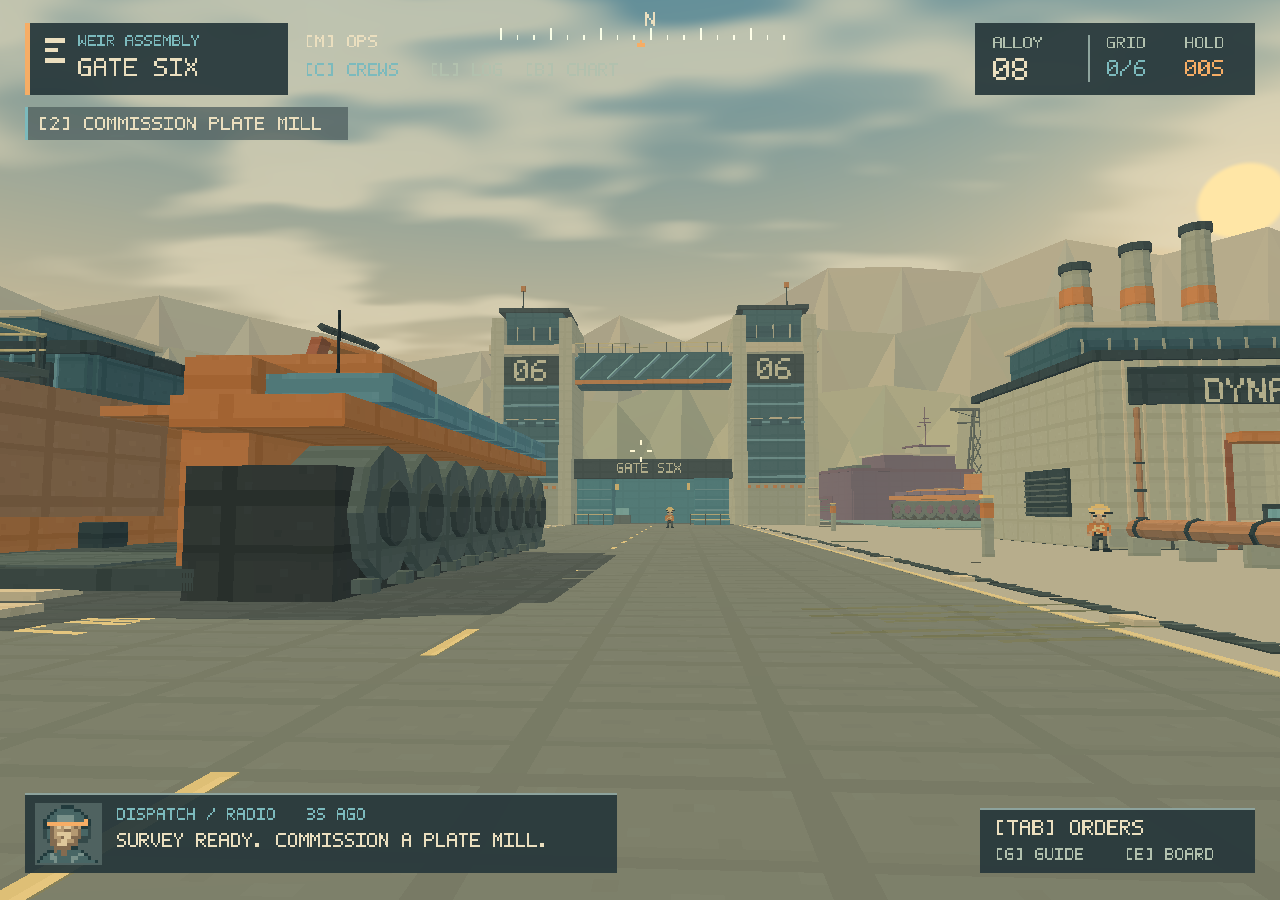
==== index.html @ fb3c77ab "Publish Orra Basin web build from 3de565a Built and tested by GitHub Actions run 44960626781." ====
<!doctype html>
<html lang="en">
<head>
<meta charset="utf-8"><meta name="viewport" content="width=device-width,initial-scale=1,user-scalable=no,viewport-fit=cover">
<title>1stprts — Orra Basin</title>
<style>
*{box-sizing:border-box}html,body,canvas{margin:0;width:100%;height:100%;overflow:hidden;background:#1b2b2d}
canvas{display:block;touch-action:none;outline:0}#status,#vr{position:fixed;font:14px monospace;color:#ecdfbd;background:#17282b;padding:10px;border:1px solid #789394}
#status{left:3%;top:45%}#vr{right:16px;top:68px;cursor:pointer} [hidden]{display:none!important}
</style>
</head>
<body>
<canvas id="canvas" tabindex="0" aria-label="Orra Basin first-person strategy game"></canvas>
<div id="status" role="status">Loading Orra Basin…</div><button id="vr" hidden>Enter VR</button>
<script src="boot.js"></script><script src="orra.js"></script>
</body></html>
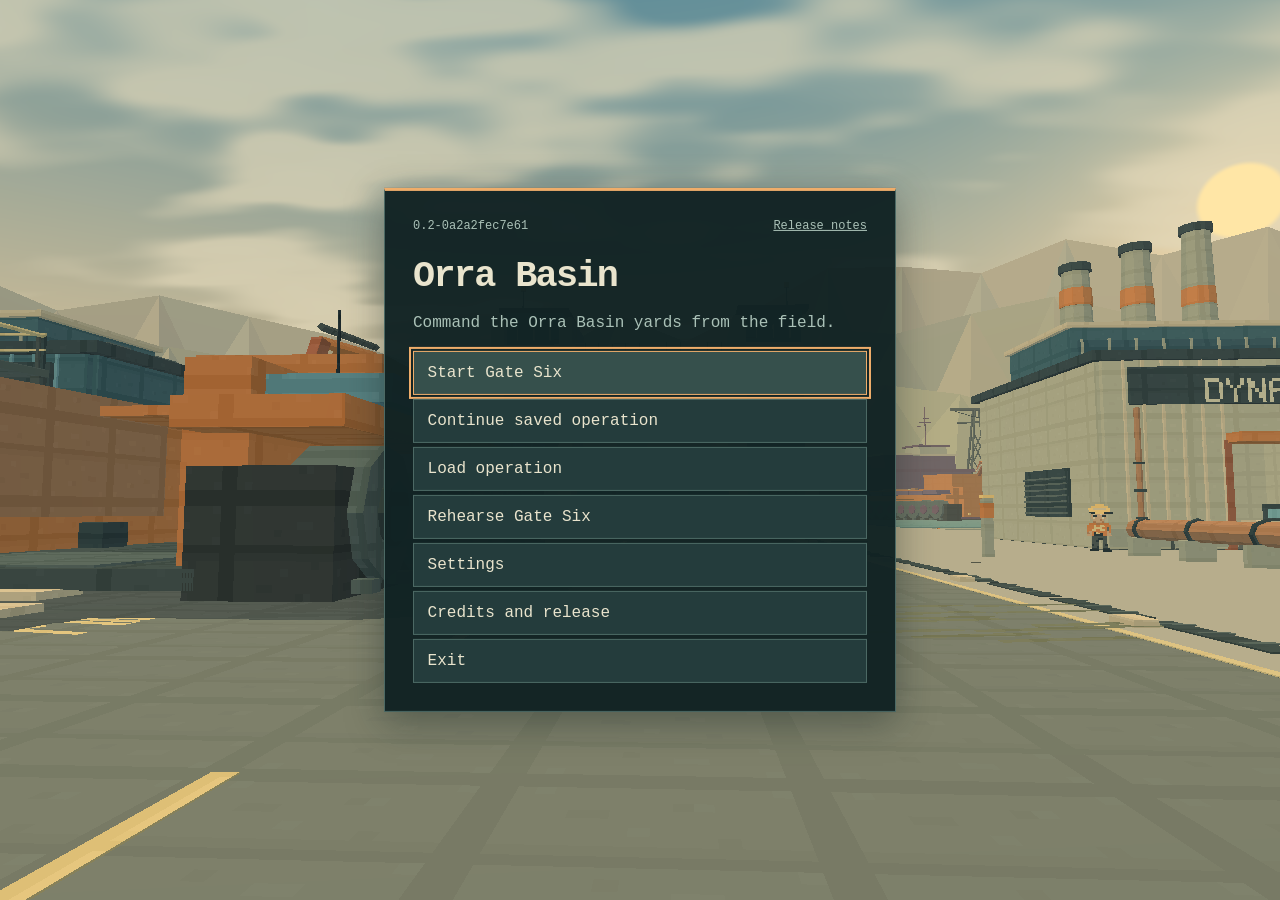
==== commit 4dd141cc: "Publish Orra Basin commander session release from 0a2a2fe" ====
--- a/index.html
+++ b/index.html
@@ -1,16 +1,16 @@
 <!doctype html>
 <html lang="en">
 <head>
-<meta charset="utf-8"><meta name="viewport" content="width=device-width,initial-scale=1,user-scalable=no,viewport-fit=cover">
-<title>1stprts — Orra Basin</title>
-<style>
-*{box-sizing:border-box}html,body,canvas{margin:0;width:100%;height:100%;overflow:hidden;background:#1b2b2d}
-canvas{display:block;touch-action:none;outline:0}#status,#vr{position:fixed;font:14px monospace;color:#ecdfbd;background:#17282b;padding:10px;border:1px solid #789394}
-#status{left:3%;top:45%}#vr{right:16px;top:68px;cursor:pointer} [hidden]{display:none!important}
-</style>
+<meta charset="utf-8"><meta name="viewport" content="width=device-width,initial-scale=1,viewport-fit=cover">
+<link rel="icon" href="data:,"><title>Orra Basin · First-person strategy</title>
+<link rel="stylesheet" href="desk.css">
 </head>
 <body>
 <canvas id="canvas" tabindex="0" aria-label="Orra Basin first-person strategy game"></canvas>
-<div id="status" role="status">Loading Orra Basin…</div><button id="vr" hidden>Enter VR</button>
-<script src="boot.js"></script><script src="orra.js"></script>
+<section id="loading"><h1>Orra Basin</h1><p id="status" role="status">Loading the command post…</p><button id="retry" hidden>Retry loading</button> <a href="release.html">Release and native builds</a></section>
+<section id="desk" hidden aria-labelledby="desk-title"><header><span id="build"></span><a href="release.html" target="_blank" rel="noopener">Release notes</a></header><h1 id="desk-title"></h1><p id="detail" aria-live="polite"></p><div id="rows" role="group" aria-labelledby="desk-title"></div></section>
+<nav id="field-controls" hidden aria-label="Commander controls"><button data-key="19">Pause</button><button data-key="43">Orders</button><button data-key="8">Interact</button><button data-key="6">Crews</button><button data-key="16">Operations</button><button data-key="5">Chart</button><button data-key="15">Radio</button><button data-key="11">Help</button></nav>
+<button id="vr" hidden>Enter VR</button>
+<details id="profile" hidden><summary>Device measurements</summary><label>Reference device and browser <input id="device-name"></label><label>Target <select id="device-kind"><option>desktop</option><option>phone</option><option>headset</option></select></label><label>Route <select id="route-name"><option>Multi-unit yard</option><option>Moving ferry</option><option>Crown lift</option></select></label><label>Display refresh (Hz) <input type="number" id="refresh-hz" min="30" max="240" value="60"></label><label>Wearer observations <textarea id="observations"></textarea></label><button id="measure">Measure route</button><pre id="measurement" aria-live="polite"></pre></details>
+<script src="profile.js"></script><script src="desk.js"></script><script src="boot.js"></script><script src="orra.js" onerror="Module.printErr('Startup: Could not load orra.js. Check the connection and retry.')"></script>
 </body></html>
--- a/desk.css
+++ b/desk.css
@@ -0,0 +1,14 @@
+:root{color-scheme:dark;--paper:#e9e4cd;--muted:#aac1b7;--amber:#efad6a;--line:#4c6964;--ink:#142627;font-family:ui-monospace,"Courier New",monospace}
+*{box-sizing:border-box}[hidden]{display:none!important}html,body{width:100%;height:100%;margin:0;background:#1b2b2d;color:var(--paper)}
+canvas{display:block;width:100%;height:100%;touch-action:none;outline:0}
+button,a{font:inherit;color:inherit}button{cursor:pointer;min-height:44px;min-width:44px;text-align:left;background:#243c3c;border:1px solid var(--line);padding:.5rem .85rem}
+button:hover,button:focus-visible{background:#36504c;border-color:var(--amber)}button:focus-visible,a:focus-visible{outline:2px solid var(--amber);outline-offset:2px}
+#desk,#loading{position:fixed;left:50%;top:50%;transform:translate(-50%,-50%);width:min(32rem,calc(100vw - env(safe-area-inset-left) - env(safe-area-inset-right) - 1.5rem));max-height:calc(100dvh - env(safe-area-inset-top) - env(safe-area-inset-bottom) - 1.5rem);overflow:auto;overscroll-behavior:contain;border:1px solid var(--line);border-top:3px solid var(--amber);background:rgba(17,35,36,.97);padding:clamp(.85rem,3vw,1.75rem);box-shadow:0 10px 36px #11202166}
+#desk header{display:flex;justify-content:space-between;gap:1rem;color:var(--muted);font-size:.75em}h1{font-size:clamp(1.5em,4vw,2.3em);line-height:1.04;letter-spacing:-.045em;margin:.65em 0 .3em}p{line-height:1.5;color:var(--muted);overflow-wrap:anywhere}
+#rows{display:grid;gap:4px}#rows button{overflow-wrap:anywhere;width:100%;font-size:1em}#field-controls,#vr{position:fixed;right:max(12px,env(safe-area-inset-right));bottom:max(12px,env(safe-area-inset-bottom))}
+#field-controls{display:grid;grid-template-columns:repeat(4,auto);gap:3px;max-width:calc(100vw - env(safe-area-inset-left) - env(safe-area-inset-right) - 12px)}#field-controls button{font-size:.8rem;padding:.45rem}#vr{bottom:auto;top:max(12px,env(safe-area-inset-top));z-index:2}
+.assistive:not(:focus-within){position:fixed!important;clip-path:inset(50%);width:1px!important;height:1px!important;overflow:hidden!important;pointer-events:none}
+#desk.world-list{left:auto;right:max(10px,env(safe-area-inset-right));transform:translateY(-50%);max-width:min(25rem,95vw)}
+.release{height:auto;background:#192d2e}.release main{max-width:54rem;margin:auto;padding:clamp(1.4rem,5vw,4rem)}.release img{width:100%;height:auto;border:1px solid var(--line)}.release figure{margin:1.4rem 0}.release figcaption,small{color:var(--muted)}.release a{color:var(--amber)}
+
+#profile{position:fixed;z-index:3;left:max(8px,env(safe-area-inset-left));top:max(8px,env(safe-area-inset-top));background:var(--ink);border:1px solid var(--line);padding:.6rem;max-height:85dvh;max-width:min(25rem,90vw);overflow:auto}#profile label{display:grid;margin:.55rem 0}#profile pre{white-space:pre-wrap;overflow-wrap:anywhere}#profile summary{cursor:pointer}
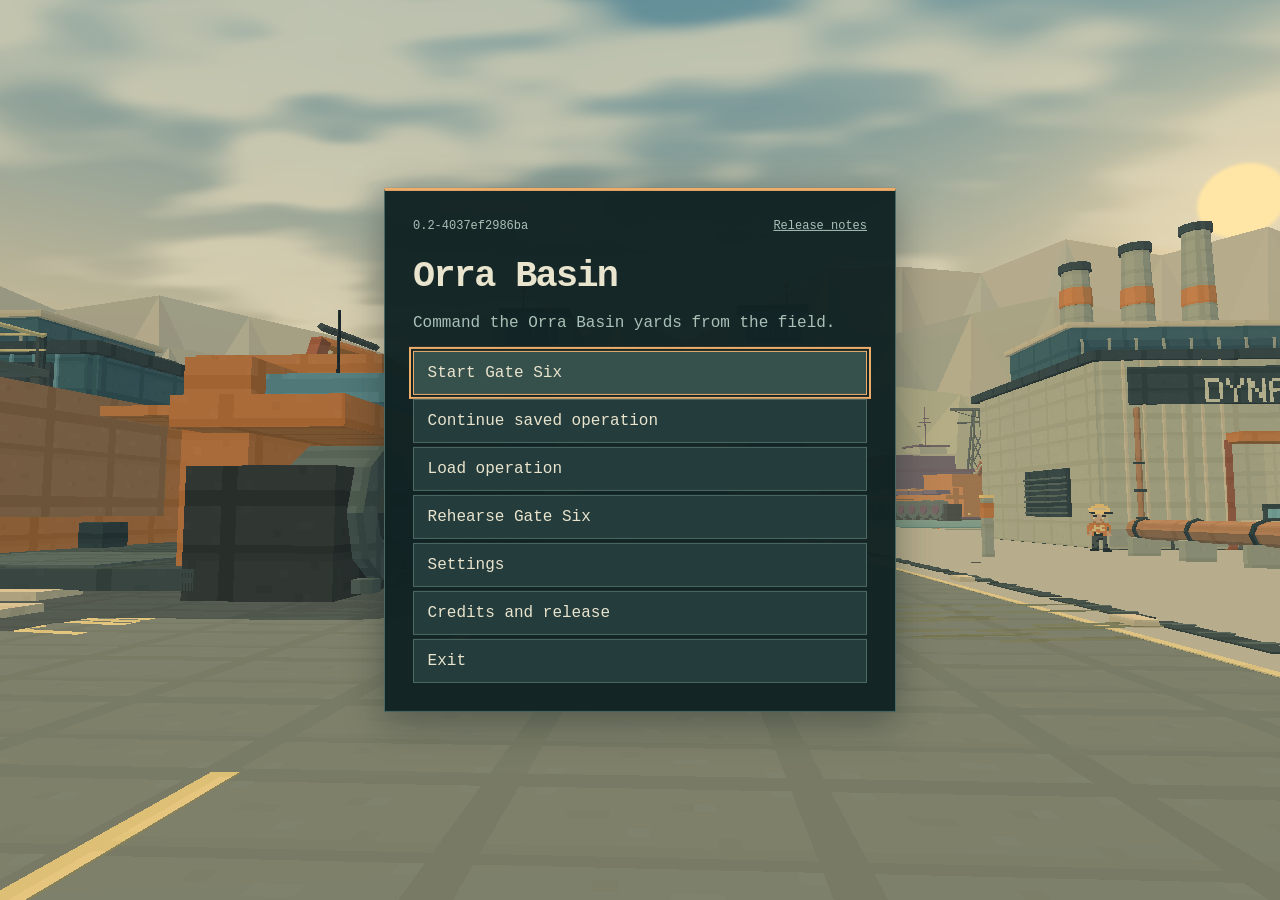
==== commit 40d683ef: "Publish touch control layout from 4037ef2" ====
--- a/index.html
+++ b/index.html
@@ -5,7 +5,7 @@
 <link rel="icon" href="data:,"><title>Orra Basin · First-person strategy</title>
 <link rel="stylesheet" href="desk.css">
 </head>
-<body>
+<body class="play">
 <canvas id="canvas" tabindex="0" aria-label="Orra Basin first-person strategy game"></canvas>
 <section id="loading"><h1>Orra Basin</h1><p id="status" role="status">Loading the command post…</p><button id="retry" hidden>Retry loading</button> <a href="release.html">Release and native builds</a></section>
 <section id="desk" hidden aria-labelledby="desk-title"><header><span id="build"></span><a href="release.html" target="_blank" rel="noopener">Release notes</a></header><h1 id="desk-title"></h1><p id="detail" aria-live="polite"></p><div id="rows" role="group" aria-labelledby="desk-title"></div></section>
--- a/desk.css
+++ b/desk.css
@@ -12,3 +12,9 @@
 .release{height:auto;background:#192d2e}.release main{max-width:54rem;margin:auto;padding:clamp(1.4rem,5vw,4rem)}.release img{width:100%;height:auto;border:1px solid var(--line)}.release figure{margin:1.4rem 0}.release figcaption,small{color:var(--muted)}.release a{color:var(--amber)}
 
 #profile{position:fixed;z-index:3;left:max(8px,env(safe-area-inset-left));top:max(8px,env(safe-area-inset-top));background:var(--ink);border:1px solid var(--line);padding:.6rem;max-height:85dvh;max-width:min(25rem,90vw);overflow:auto}#profile label{display:grid;margin:.55rem 0}#profile pre{white-space:pre-wrap;overflow-wrap:anywhere}#profile summary{cursor:pointer}
+
+body.play{display:flex;flex-direction:column;height:100dvh;overflow:hidden}
+.play canvas{flex:1 1 0;min-height:0}
+#field-controls:not(.assistive){position:static;flex:none;grid-template-columns:repeat(4,minmax(0,1fr));max-width:none;padding:4px max(6px,env(safe-area-inset-right)) max(4px,env(safe-area-inset-bottom)) max(6px,env(safe-area-inset-left));border-top:1px solid var(--line);background:var(--ink)}
+#field-controls:not(.assistive) button{text-align:center;overflow-wrap:anywhere}
+@media(min-width:700px){#field-controls:not(.assistive){grid-template-columns:repeat(8,minmax(0,1fr))}}
